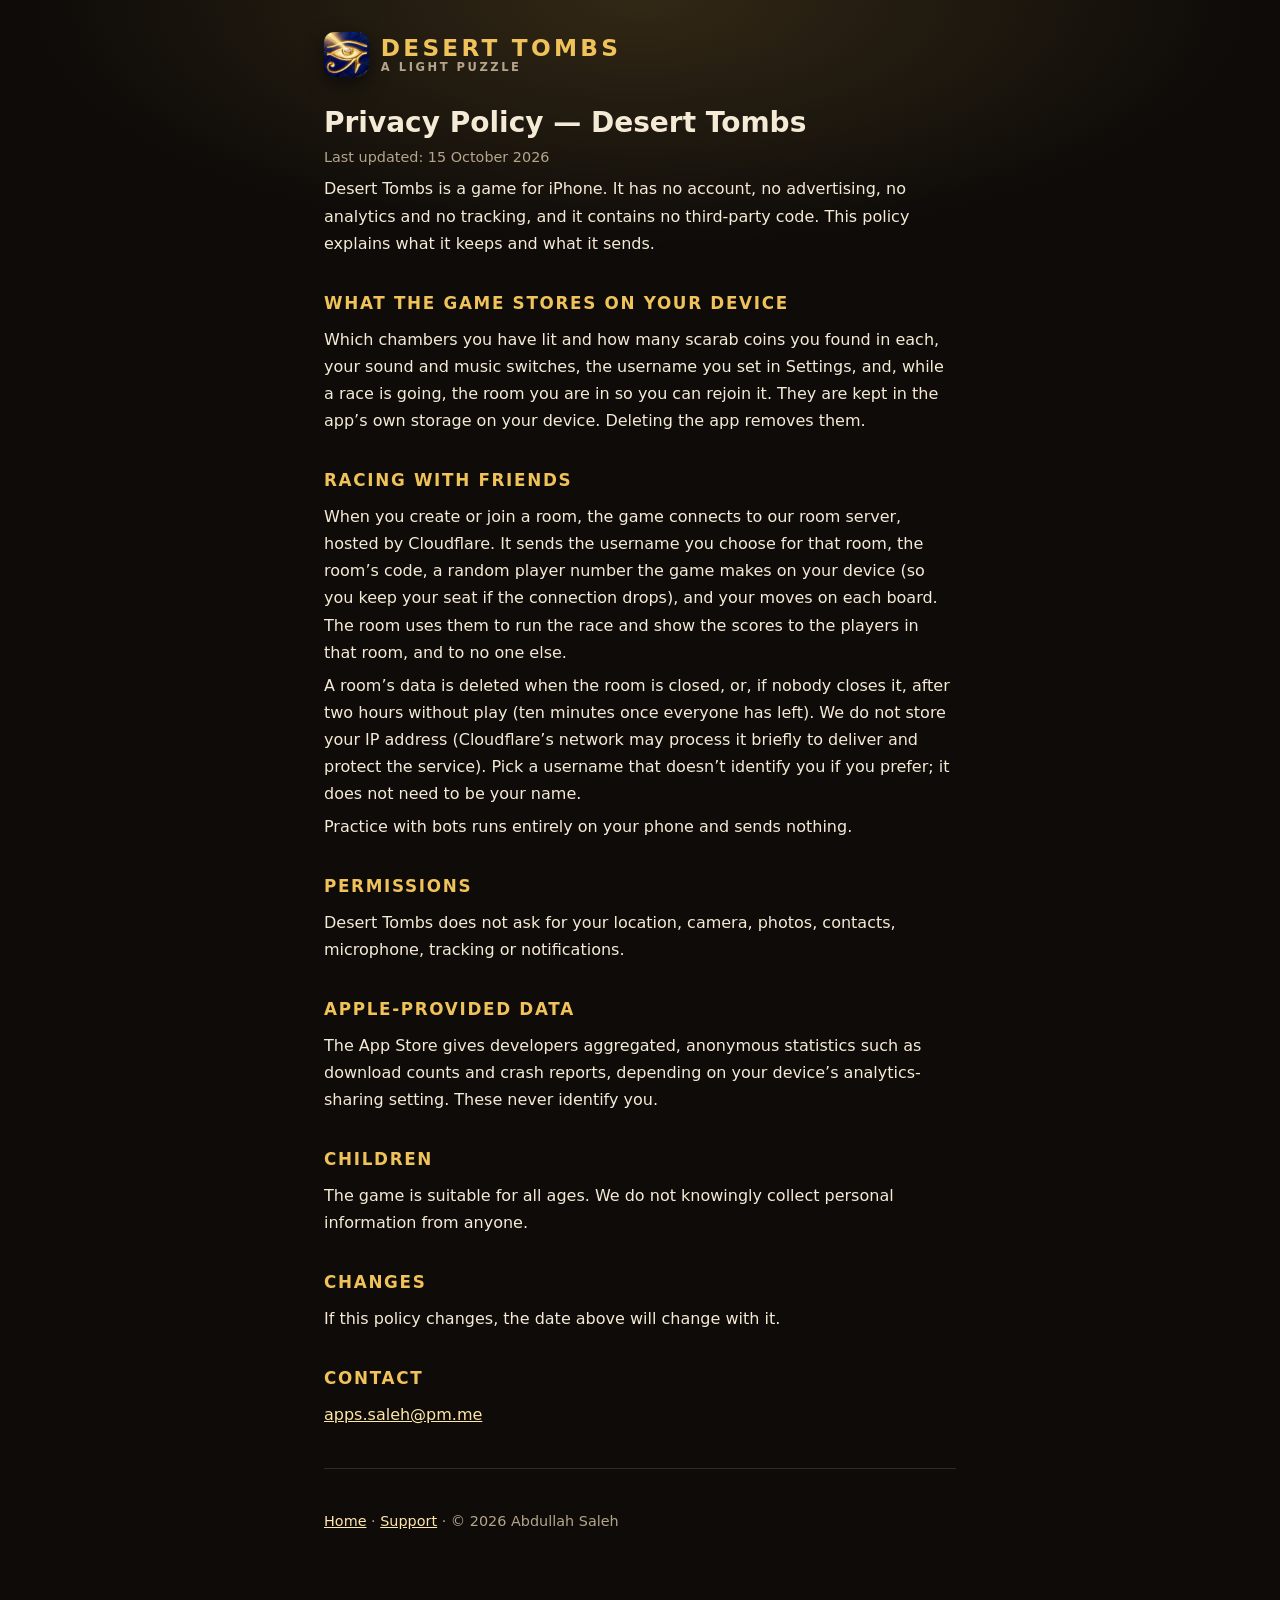
==== privacy/index.html @ fb68fa26 "Publish site" ====
<!DOCTYPE html>
<html lang="en">
<head>
<meta charset="utf-8">
<meta name="viewport" content="width=device-width, initial-scale=1">
<title>Privacy Policy — Desert Tombs</title>
<meta name="description" content="Desert Tombs privacy policy: no account, no analytics and no tracking. Progress stays on your device; a race room keeps only a username and the race until it closes.">
<link rel="icon" href="../icon.png">
<link rel="stylesheet" href="../style.css">
</head>
<body>
<a class="brand" href="../"><img src="../icon.png" alt=""><span><b>DESERT TOMBS</b><small>A LIGHT PUZZLE</small></span></a>

<h1>Privacy Policy — Desert Tombs</h1>
<p class="muted">Last updated: 15 October 2026</p>
<p>Desert Tombs is a game for iPhone. It has no account, no advertising, no analytics and no tracking, and it contains no third-party code. This policy explains what it keeps and what it sends.</p>

<h2>What the game stores on your device</h2>
<p>Which chambers you have lit and how many scarab coins you found in each, your sound and music switches, the username you set in Settings, and, while a race is going, the room you are in so you can rejoin it. They are kept in the app’s own storage on your device. Deleting the app removes them.</p>

<h2>Racing with friends</h2>
<p>When you create or join a room, the game connects to our room server, hosted by Cloudflare. It sends the username you choose for that room, the room’s code, a random player number the game makes on your device (so you keep your seat if the connection drops), and your moves on each board. The room uses them to run the race and show the scores to the players in that room, and to no one else.</p>
<p>A room’s data is deleted when the room is closed, or, if nobody closes it, after two hours without play (ten minutes once everyone has left). We do not store your IP address (Cloudflare’s network may process it briefly to deliver and protect the service). Pick a username that doesn’t identify you if you prefer; it does not need to be your name.</p>
<p>Practice with bots runs entirely on your phone and sends nothing.</p>

<h2>Permissions</h2>
<p>Desert Tombs does not ask for your location, camera, photos, contacts, microphone, tracking or notifications.</p>

<h2>Apple-provided data</h2>
<p>The App Store gives developers aggregated, anonymous statistics such as download counts and crash reports, depending on your device’s analytics-sharing setting. These never identify you.</p>

<h2>Children</h2>
<p>The game is suitable for all ages. We do not knowingly collect personal information from anyone.</p>

<h2>Changes</h2>
<p>If this policy changes, the date above will change with it.</p>

<h2>Contact</h2>
<p><a href="mailto:apps.saleh@pm.me">apps.saleh@pm.me</a></p>

<hr>
<p class="muted"><a href="../">Home</a> · <a href="../support/">Support</a> · © 2026 Abdullah Saleh</p>
</body>
</html>
---- style.css ----
:root { color-scheme: dark; --bg: #0e0b09; --surface: #1c1612; --text: #f5ead6; --dim: #b5a58a; --gold: #f0c25a; --soft: #ffe7a8; --turq: #2fc2ae; --line: #342a22; }
* { box-sizing: border-box; }
html { background-color: var(--bg); }
body { font-family: -apple-system, "SF Pro Text", "Segoe UI", system-ui, sans-serif; max-width: 42rem; margin: 0 auto; padding: 2rem 1.25rem 4rem; line-height: 1.7; color: var(--text); min-height: 100vh; }
body::before { content: ""; position: fixed; inset: 0; z-index: -1; pointer-events: none; background: radial-gradient(ellipse 70% 40% at 50% 0%, rgba(240,194,90,.16), rgba(14,11,9,0) 70%); }
a { color: var(--soft); }
h1 { font-size: 1.75rem; font-weight: 800; margin: 0 0 .35rem; line-height: 1.25; }
h2 { font-size: 1.05rem; font-weight: 800; letter-spacing: .1em; text-transform: uppercase; margin: 2rem 0 .5rem; color: var(--gold); }
p, li { margin: .35rem 0; }
ul { padding-inline-start: 1.2rem; }
.muted { color: var(--dim); font-size: .9rem; }
.brand { display: inline-flex; align-items: center; gap: .75rem; margin-bottom: 1.75rem; color: inherit; text-decoration: none; }
.brand img { width: 2.8rem; height: 2.8rem; border-radius: 22%; box-shadow: 0 6px 18px rgba(0,0,0,.55); }
.brand span { display: flex; flex-direction: column; line-height: 1.1; }
.brand b { font-size: 1.45rem; letter-spacing: .14em; color: var(--gold); }
.brand small { font-size: .72rem; font-weight: 700; letter-spacing: .22em; color: var(--dim); }
.lede { font-size: 1.1rem; color: var(--dim); }
.card { background: var(--surface); border: 1px solid var(--line); border-radius: 18px; padding: 1rem 1.2rem; margin: .8rem 0; }
.card strong { color: var(--soft); letter-spacing: .06em; }
nav a { margin-inline-end: 1rem; }
hr { border: 0; border-top: 1px solid var(--line); margin: 2.5rem 0; }
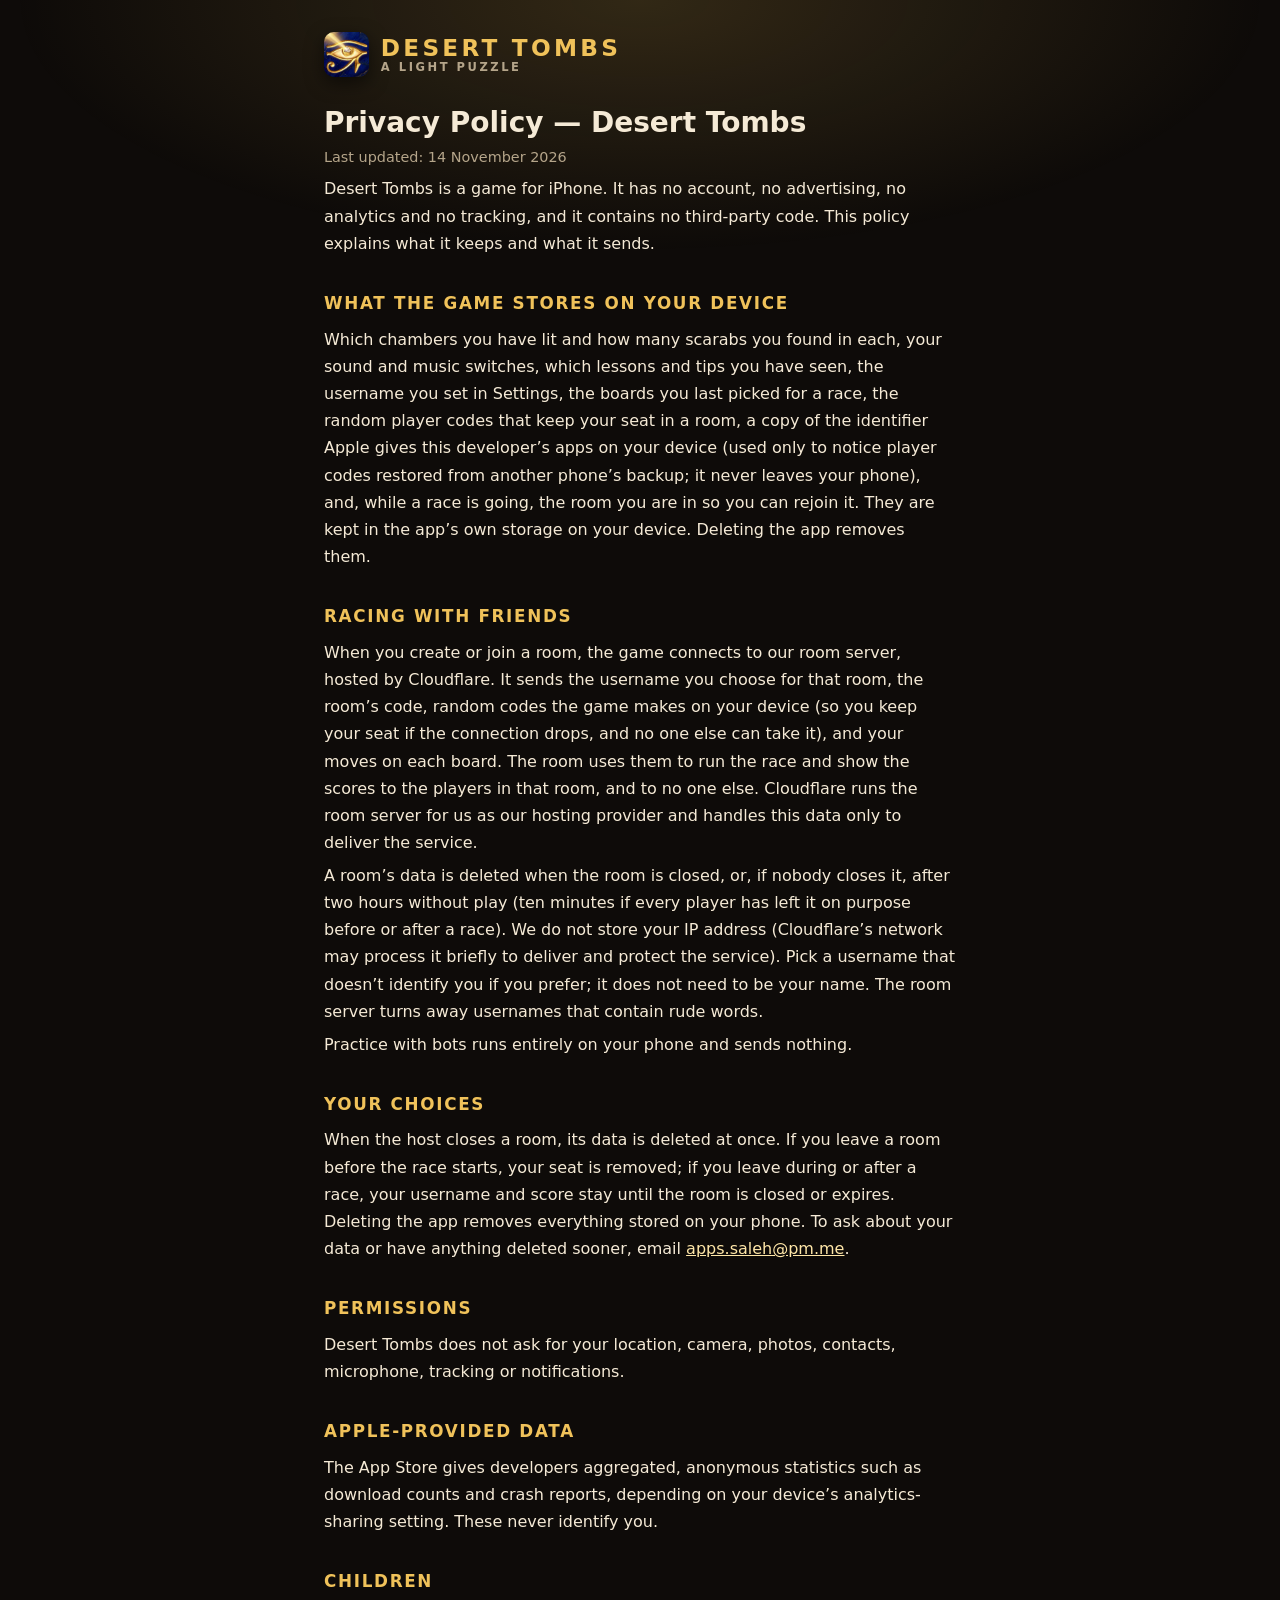
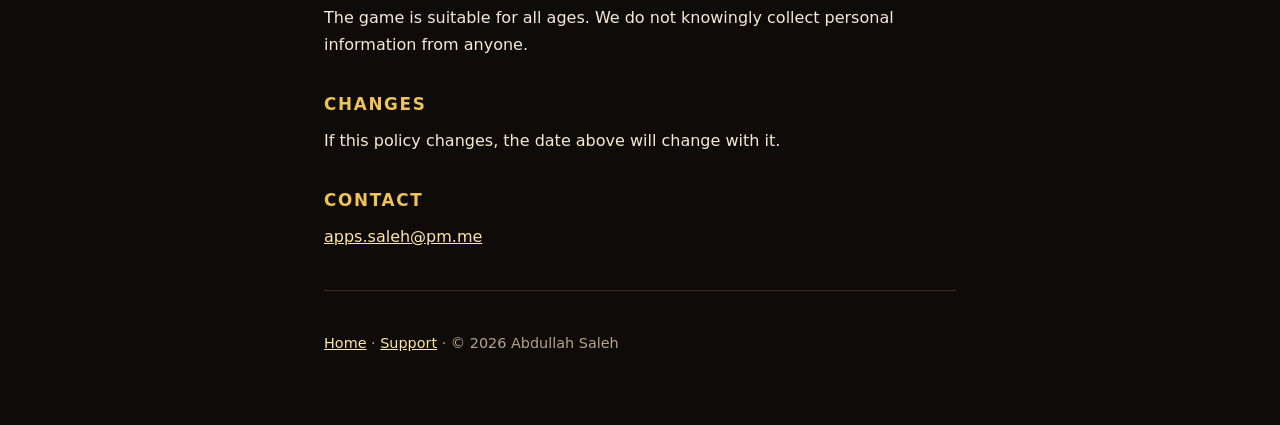
==== commit 38873954: "Build 8: race-first home, privacy choices and hosting, support for unlocking and REVEAL A PIECE" ====
--- a/privacy/index.html
+++ b/privacy/index.html
@@ -12,16 +12,19 @@
 <a class="brand" href="../"><img src="../icon.png" alt=""><span><b>DESERT TOMBS</b><small>A LIGHT PUZZLE</small></span></a>
 
 <h1>Privacy Policy — Desert Tombs</h1>
-<p class="muted">Last updated: 15 October 2026</p>
+<p class="muted">Last updated: 14 November 2026</p>
 <p>Desert Tombs is a game for iPhone. It has no account, no advertising, no analytics and no tracking, and it contains no third-party code. This policy explains what it keeps and what it sends.</p>
 
 <h2>What the game stores on your device</h2>
-<p>Which chambers you have lit and how many scarab coins you found in each, your sound and music switches, the username you set in Settings, and, while a race is going, the room you are in so you can rejoin it. They are kept in the app’s own storage on your device. Deleting the app removes them.</p>
+<p>Which chambers you have lit and how many scarabs you found in each, your sound and music switches, which lessons and tips you have seen, the username you set in Settings, the boards you last picked for a race, the random player codes that keep your seat in a room, a copy of the identifier Apple gives this developer’s apps on your device (used only to notice player codes restored from another phone’s backup; it never leaves your phone), and, while a race is going, the room you are in so you can rejoin it. They are kept in the app’s own storage on your device. Deleting the app removes them.</p>
 
 <h2>Racing with friends</h2>
-<p>When you create or join a room, the game connects to our room server, hosted by Cloudflare. It sends the username you choose for that room, the room’s code, a random player number the game makes on your device (so you keep your seat if the connection drops), and your moves on each board. The room uses them to run the race and show the scores to the players in that room, and to no one else.</p>
-<p>A room’s data is deleted when the room is closed, or, if nobody closes it, after two hours without play (ten minutes once everyone has left). We do not store your IP address (Cloudflare’s network may process it briefly to deliver and protect the service). Pick a username that doesn’t identify you if you prefer; it does not need to be your name.</p>
+<p>When you create or join a room, the game connects to our room server, hosted by Cloudflare. It sends the username you choose for that room, the room’s code, random codes the game makes on your device (so you keep your seat if the connection drops, and no one else can take it), and your moves on each board. The room uses them to run the race and show the scores to the players in that room, and to no one else. Cloudflare runs the room server for us as our hosting provider and handles this data only to deliver the service.</p>
+<p>A room’s data is deleted when the room is closed, or, if nobody closes it, after two hours without play (ten minutes if every player has left it on purpose before or after a race). We do not store your IP address (Cloudflare’s network may process it briefly to deliver and protect the service). Pick a username that doesn’t identify you if you prefer; it does not need to be your name. The room server turns away usernames that contain rude words.</p>
 <p>Practice with bots runs entirely on your phone and sends nothing.</p>
+
+<h2>Your choices</h2>
+<p>When the host closes a room, its data is deleted at once. If you leave a room before the race starts, your seat is removed; if you leave during or after a race, your username and score stay until the room is closed or expires. Deleting the app removes everything stored on your phone. To ask about your data or have anything deleted sooner, email <a href="mailto:apps.saleh@pm.me">apps.saleh@pm.me</a>.</p>
 
 <h2>Permissions</h2>
 <p>Desert Tombs does not ask for your location, camera, photos, contacts, microphone, tracking or notifications.</p>
